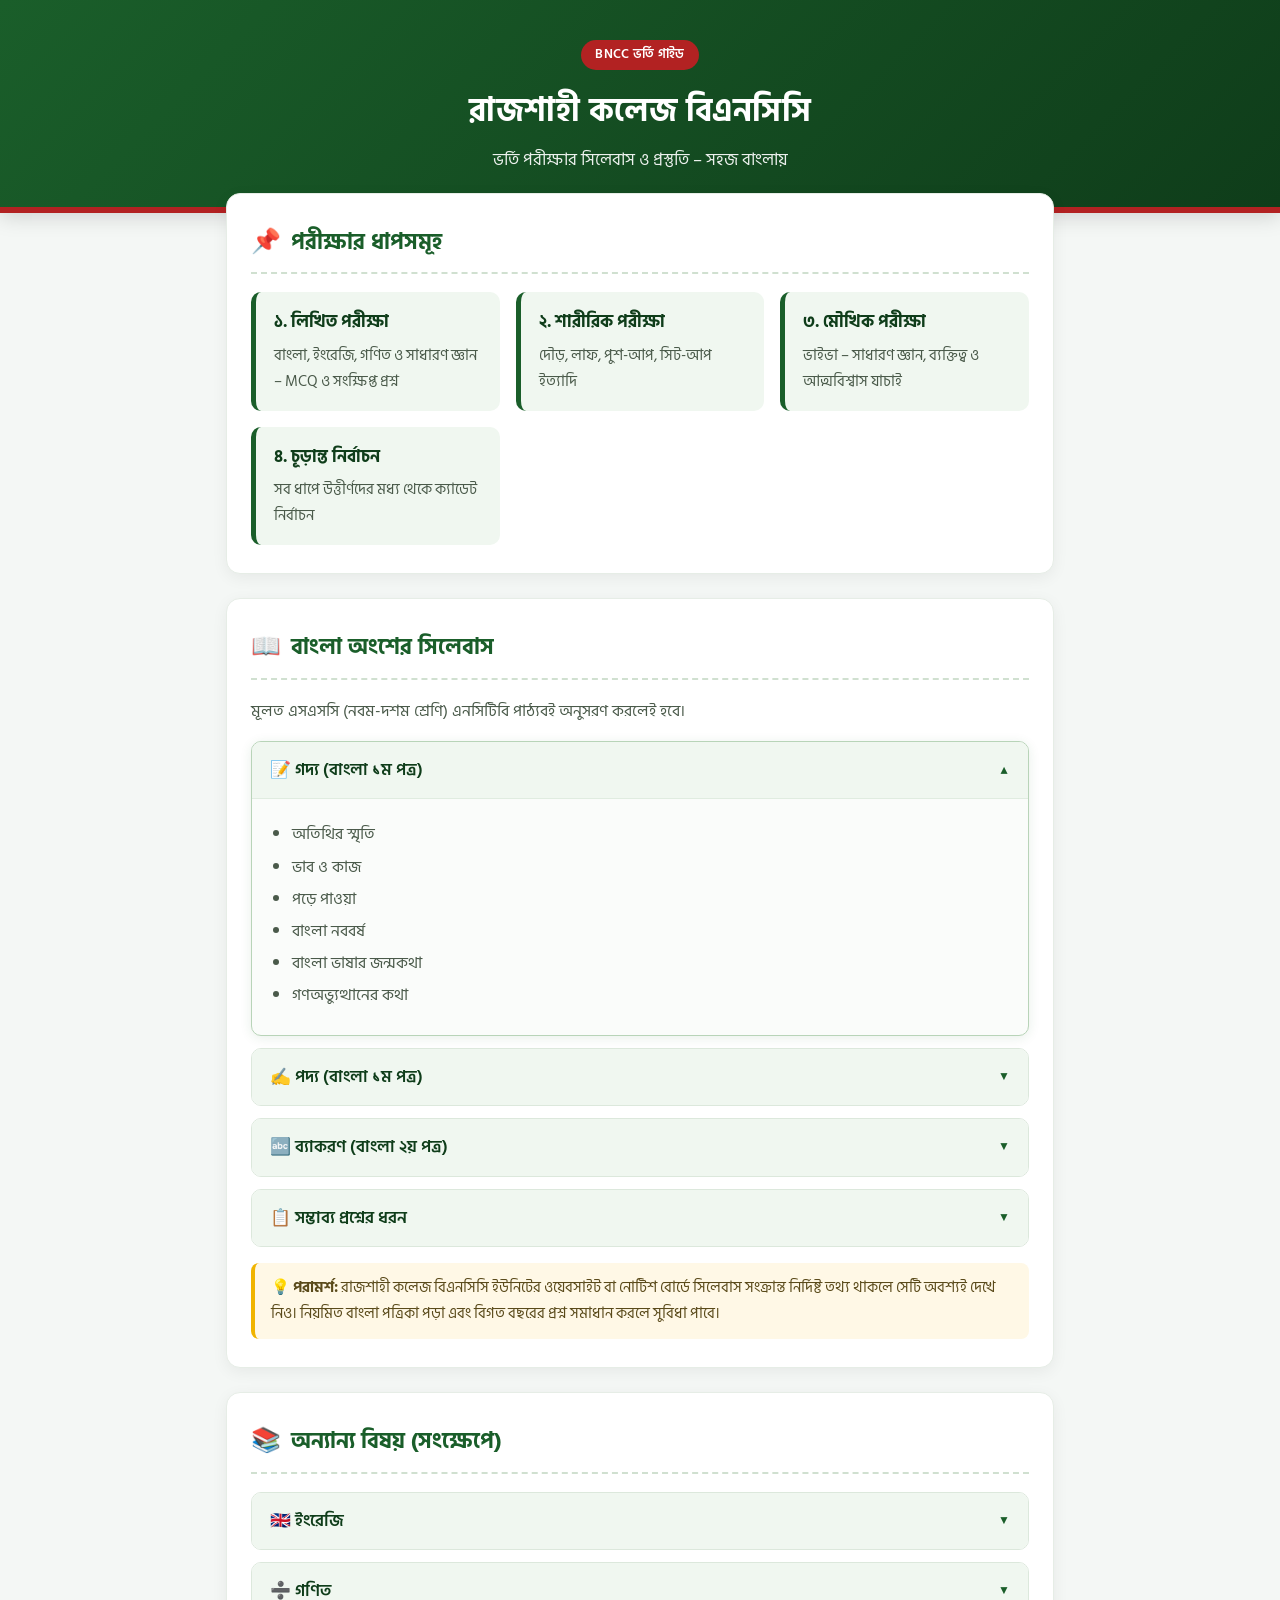
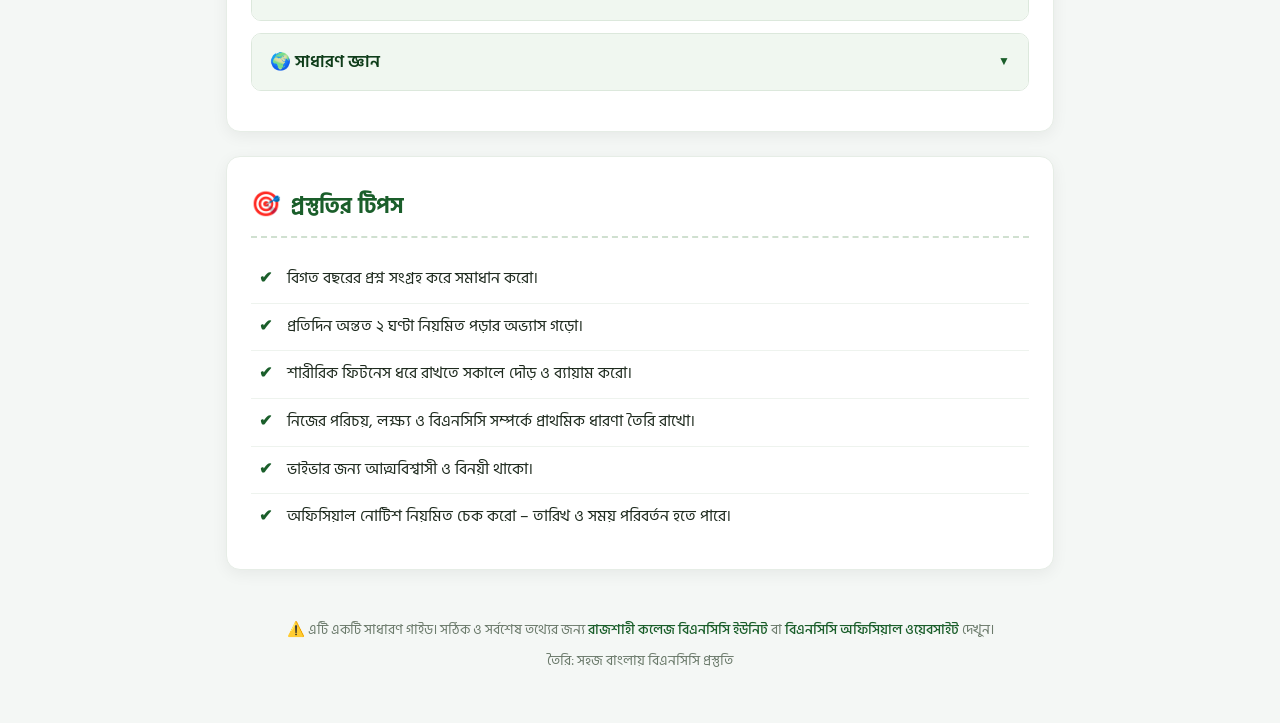
==== index.html @ 32d4c7f1 "Create index.html" ====
<!DOCTYPE html>
<html lang="bn">
<head>
  <meta charset="UTF-8">
  <meta name="viewport" content="width=device-width, initial-scale=1.0">
  <title>BNCC রাজশাহী কলেজ – ভর্তি সিলেবাস গাইড</title>
  <link href="https://fonts.googleapis.com/css2?family=Hind+Siliguri:wght@300;400;500;600;700&display=swap" rel="stylesheet">
  <style>
    :root {
      --primary: #1a5e2a;
      --primary-dark: #0f3d1a;
      --secondary: #b22222;
      --bg: #f4f7f5;
      --card: #ffffff;
      --text: #1e2a1e;
      --muted: #4a5a4a;
      --shadow: 0 4px 16px rgba(0, 0, 0, 0.06);
      --radius: 14px;
    }

    * {
      margin: 0;
      padding: 0;
      box-sizing: border-box;
    }

    body {
      font-family: 'Hind Siliguri', sans-serif;
      background: var(--bg);
      color: var(--text);
      line-height: 1.7;
      padding-bottom: 40px;
    }

    /* হেডার */
    header {
      background: linear-gradient(135deg, var(--primary) 0%, var(--primary-dark) 100%);
      color: #fff;
      padding: 40px 20px 32px;
      text-align: center;
      border-bottom: 6px solid var(--secondary);
      box-shadow: 0 4px 20px rgba(0, 0, 0, 0.15);
    }

    header h1 {
      font-size: 2rem;
      font-weight: 700;
      margin-bottom: 8px;
      letter-spacing: 0.5px;
    }

    header p {
      font-size: 1.05rem;
      opacity: 0.92;
      max-width: 600px;
      margin: 0 auto;
    }

    .badge {
      display: inline-block;
      background: var(--secondary);
      color: #fff;
      font-size: 0.8rem;
      font-weight: 600;
      padding: 4px 14px;
      border-radius: 20px;
      margin-bottom: 14px;
      letter-spacing: 0.3px;
    }

    /* মূল কন্টেইনার */
    main {
      max-width: 860px;
      margin: -20px auto 0;
      padding: 0 16px;
    }

    section {
      background: var(--card);
      border-radius: var(--radius);
      box-shadow: var(--shadow);
      padding: 28px 24px;
      margin-bottom: 24px;
      border: 1px solid #e6ede6;
    }

    h2 {
      font-size: 1.4rem;
      font-weight: 700;
      color: var(--primary);
      margin-bottom: 18px;
      display: flex;
      align-items: center;
      gap: 10px;
      border-bottom: 2px dashed #d0e0d0;
      padding-bottom: 10px;
    }

    h2 .icon {
      font-size: 1.5rem;
    }

    /* ধাপের কার্ড */
    .stage-grid {
      display: grid;
      grid-template-columns: repeat(auto-fit, minmax(200px, 1fr));
      gap: 16px;
    }

    .stage-card {
      background: #f0f7f0;
      border-left: 5px solid var(--primary);
      border-radius: 10px;
      padding: 16px 18px;
      transition: transform 0.2s;
    }

    .stage-card:hover {
      transform: translateY(-3px);
    }

    .stage-card h3 {
      font-size: 1.05rem;
      color: var(--primary-dark);
      margin-bottom: 6px;
    }

    .stage-card p {
      font-size: 0.95rem;
      color: var(--muted);
    }

    /* অ্যাকর্ডিয়ন */
    details {
      background: #fafcfa;
      border: 1px solid #dce8dc;
      border-radius: 10px;
      margin-bottom: 12px;
      overflow: hidden;
      transition: box-shadow 0.2s;
    }

    details[open] {
      box-shadow: 0 2px 12px rgba(26, 94, 42, 0.1);
      border-color: #b8d4b8;
    }

    summary {
      padding: 14px 18px;
      font-weight: 600;
      font-size: 1.05rem;
      cursor: pointer;
      list-style: none;
      display: flex;
      justify-content: space-between;
      align-items: center;
      color: var(--primary-dark);
      background: #f0f7f0;
      transition: background 0.2s;
    }

    summary:hover {
      background: #e4f0e4;
    }

    summary::-webkit-details-marker {
      display: none;
    }

    summary::after {
      content: '▼';
      font-size: 0.75rem;
      color: var(--primary);
      transition: transform 0.3s;
    }

    details[open] summary::after {
      transform: rotate(180deg);
    }

    .details-body {
      padding: 16px 20px 20px;
      border-top: 1px solid #e0ece0;
    }

    .details-body ul {
      padding-left: 20px;
      margin-top: 6px;
    }

    .details-body li {
      margin-bottom: 5px;
      color: var(--muted);
    }

    .tag {
      display: inline-block;
      background: #e8f5e8;
      color: var(--primary-dark);
      font-size: 0.8rem;
      font-weight: 500;
      padding: 2px 10px;
      border-radius: 12px;
      margin-right: 6px;
      margin-bottom: 4px;
    }

    .note {
      background: #fff8e6;
      border-left: 4px solid #f0b400;
      padding: 12px 16px;
      border-radius: 8px;
      font-size: 0.95rem;
      color: #5a4a1a;
      margin-top: 16px;
    }

    /* টিপস */
    .tips-list {
      list-style: none;
      padding: 0;
    }

    .tips-list li {
      padding: 10px 0 10px 36px;
      position: relative;
      border-bottom: 1px solid #eef3ee;
      font-size: 0.98rem;
    }

    .tips-list li:last-child {
      border-bottom: none;
    }

    .tips-list li::before {
      content: '✔';
      position: absolute;
      left: 8px;
      color: var(--primary);
      font-weight: 700;
    }

    /* ফুটার */
    footer {
      text-align: center;
      padding: 24px 16px 10px;
      font-size: 0.9rem;
      color: #6b7a6b;
      max-width: 860px;
      margin: 0 auto;
    }

    footer a {
      color: var(--primary);
      text-decoration: none;
      font-weight: 500;
    }

    footer a:hover {
      text-decoration: underline;
    }

    /* রেসপন্সিভ */
    @media (max-width: 600px) {
      header h1 {
        font-size: 1.5rem;
      }
      section {
        padding: 20px 16px;
      }
      h2 {
        font-size: 1.2rem;
      }
      .stage-grid {
        grid-template-columns: 1fr;
      }
    }
  </style>
</head>
<body>

  <!-- হেডার -->
  <header>
    <div class="badge">BNCC ভর্তি গাইড</div>
    <h1>রাজশাহী কলেজ বিএনসিসি</h1>
    <p>ভর্তি পরীক্ষার সিলেবাস ও প্রস্তুতি – সহজ বাংলায়</p>
  </header>

  <main>

    <!-- পরীক্ষার ধাপ -->
    <section>
      <h2><span class="icon">📌</span> পরীক্ষার ধাপসমূহ</h2>
      <div class="stage-grid">
        <div class="stage-card">
          <h3>১. লিখিত পরীক্ষা</h3>
          <p>বাংলা, ইংরেজি, গণিত ও সাধারণ জ্ঞান – MCQ ও সংক্ষিপ্ত প্রশ্ন</p>
        </div>
        <div class="stage-card">
          <h3>২. শারীরিক পরীক্ষা</h3>
          <p>দৌড়, লাফ, পুশ-আপ, সিট-আপ ইত্যাদি</p>
        </div>
        <div class="stage-card">
          <h3>৩. মৌখিক পরীক্ষা</h3>
          <p>ভাইভা – সাধারণ জ্ঞান, ব্যক্তিত্ব ও আত্মবিশ্বাস যাচাই</p>
        </div>
        <div class="stage-card">
          <h3>৪. চূড়ান্ত নির্বাচন</h3>
          <p>সব ধাপে উত্তীর্ণদের মধ্য থেকে ক্যাডেট নির্বাচন</p>
        </div>
      </div>
    </section>

    <!-- বাংলা সিলেবাস -->
    <section>
      <h2><span class="icon">📖</span> বাংলা অংশের সিলেবাস</h2>
      <p style="margin-bottom: 16px; color: var(--muted);">
        মূলত এসএসসি (নবম-দশম শ্রেণি) এনসিটিবি পাঠ্যবই অনুসরণ করলেই হবে।
      </p>

      <details open>
        <summary>📝 গদ্য (বাংলা ১ম পত্র)</summary>
        <div class="details-body">
          <ul>
            <li>অতিথির স্মৃতি</li>
            <li>ভাব ও কাজ</li>
            <li>পড়ে পাওয়া</li>
            <li>বাংলা নববর্ষ</li>
            <li>বাংলা ভাষার জন্মকথা</li>
            <li>গণঅভ্যুত্থানের কথা</li>
          </ul>
        </div>
      </details>

      <details>
        <summary>✍️ পদ্য (বাংলা ১ম পত্র)</summary>
        <div class="details-body">
          <ul>
            <li>বঙ্গভূমির প্রতি</li>
            <li>দুই বিঘা জমি</li>
            <li>আবার আসিব ফিরে</li>
            <li>নদীর স্বপ্ন</li>
            <li>রূপাই</li>
            <li>একুশের গান</li>
          </ul>
          <p style="margin-top: 8px; font-size: 0.9rem; color: var(--muted);">
            কবিতার মূলভাব, কবির পরিচয় ও গুরুত্বপূর্ণ চরণ মনে রাখতে হবে।
          </p>
        </div>
      </details>

      <details>
        <summary>🔤 ব্যাকরণ (বাংলা ২য় পত্র)</summary>
        <div class="details-body">
          <ul>
            <li>ভাষা, মাতৃভাষা ও রাষ্ট্রভাষা</li>
            <li>ধ্বনি ও বর্ণ</li>
            <li>সন্ধি</li>
            <li>শব্দ ও পদ</li>
            <li>লিঙ্গান্তরের নিয়ম</li>
            <li>ধাতু ও ক্রিয়াপদ</li>
            <li>বাক্য গঠন</li>
            <li>সমার্থক শব্দ, বিপরীত শব্দ</li>
            <li>বাগধারা, অভিধান</li>
          </ul>
        </div>
      </details>

      <details>
        <summary>📋 সম্ভাব্য প্রশ্নের ধরন</summary>
        <div class="details-body">
          <p>সাধারণত <strong>বহুনির্বাচনি (MCQ)</strong> এবং <strong>সংক্ষিপ্ত প্রশ্ন</strong> আসে।</p>
          <p style="margin-top: 6px;">অনেকে বাংলা ২য় পত্রের <strong>সারাংশ/সারমর্ম, ভাব-সম্প্রসারণ, অনুচ্ছেদ</strong> থেকেও প্রশ্ন পেয়ে থাকেন।</p>
        </div>
      </details>

      <div class="note">
        💡 <strong>পরামর্শ:</strong> রাজশাহী কলেজ বিএনসিসি ইউনিটের ওয়েবসাইট বা নোটিশ বোর্ডে সিলেবাস সংক্রান্ত নির্দিষ্ট তথ্য থাকলে সেটি অবশ্যই দেখে নিও। নিয়মিত বাংলা পত্রিকা পড়া এবং বিগত বছরের প্রশ্ন সমাধান করলে সুবিধা পাবে।
      </div>
    </section>

    <!-- অন্যান্য বিষয় -->
    <section>
      <h2><span class="icon">📚</span> অন্যান্য বিষয় (সংক্ষেপে)</h2>

      <details>
        <summary>🇬🇧 ইংরেজি</summary>
        <div class="details-body">
          <ul>
            <li>Grammar: Tense, Voice, Narration, Preposition, Article</li>
            <li>Vocabulary: Synonyms, Antonyms, Idioms</li>
            <li>Comprehension ও Paragraph Writing</li>
          </ul>
        </div>
      </details>

      <details>
        <summary>➗ গণিত</summary>
        <div class="details-body">
          <ul>
            <li>পাটিগণিত: শতকরা, লাভ-ক্ষতি, অনুপাত, গড়</li>
            <li>বীজগণিত: সমীকরণ, সূচক, লগারিদম</li>
            <li>জ্যামিতি: ত্রিভুজ, চতুর্ভুজ, বৃত্ত</li>
          </ul>
        </div>
      </details>

      <details>
        <summary>🌍 সাধারণ জ্ঞান</summary>
        <div class="details-body">
          <ul>
            <li>বাংলাদেশ ও আন্তর্জাতিক বিষয়াবলি</li>
            <li>মুক্তিযুদ্ধ ও স্বাধীনতা</li>
            <li>বিজ্ঞান ও প্রযুক্তি</li>
            <li>খেলাধুলা, সংস্কৃতি, চলমান ঘটনা</li>
          </ul>
        </div>
      </details>
    </section>

    <!-- প্রস্তুতির টিপস -->
    <section>
      <h2><span class="icon">🎯</span> প্রস্তুতির টিপস</h2>
      <ul class="tips-list">
        <li>বিগত বছরের প্রশ্ন সংগ্রহ করে সমাধান করো।</li>
        <li>প্রতিদিন অন্তত ২ ঘণ্টা নিয়মিত পড়ার অভ্যাস গড়ো।</li>
        <li>শারীরিক ফিটনেস ধরে রাখতে সকালে দৌড় ও ব্যায়াম করো।</li>
        <li>নিজের পরিচয়, লক্ষ্য ও বিএনসিসি সম্পর্কে প্রাথমিক ধারণা তৈরি রাখো।</li>
        <li>ভাইভার জন্য আত্মবিশ্বাসী ও বিনয়ী থাকো।</li>
        <li>অফিসিয়াল নোটিশ নিয়মিত চেক করো – তারিখ ও সময় পরিবর্তন হতে পারে।</li>
      </ul>
    </section>

  </main>

  <footer>
    <p>⚠️ এটি একটি সাধারণ গাইড। সঠিক ও সর্বশেষ তথ্যের জন্য <a href="#" target="_blank">রাজশাহী কলেজ বিএনসিসি ইউনিট</a> বা <a href="https://bncc.gov.bd" target="_blank">বিএনসিসি অফিসিয়াল ওয়েবসাইট</a> দেখুন।</p>
    <p style="margin-top: 6px;">তৈরি: সহজ বাংলায় বিএনসিসি প্রস্তুতি</p>
  </footer>

</body>
</html>
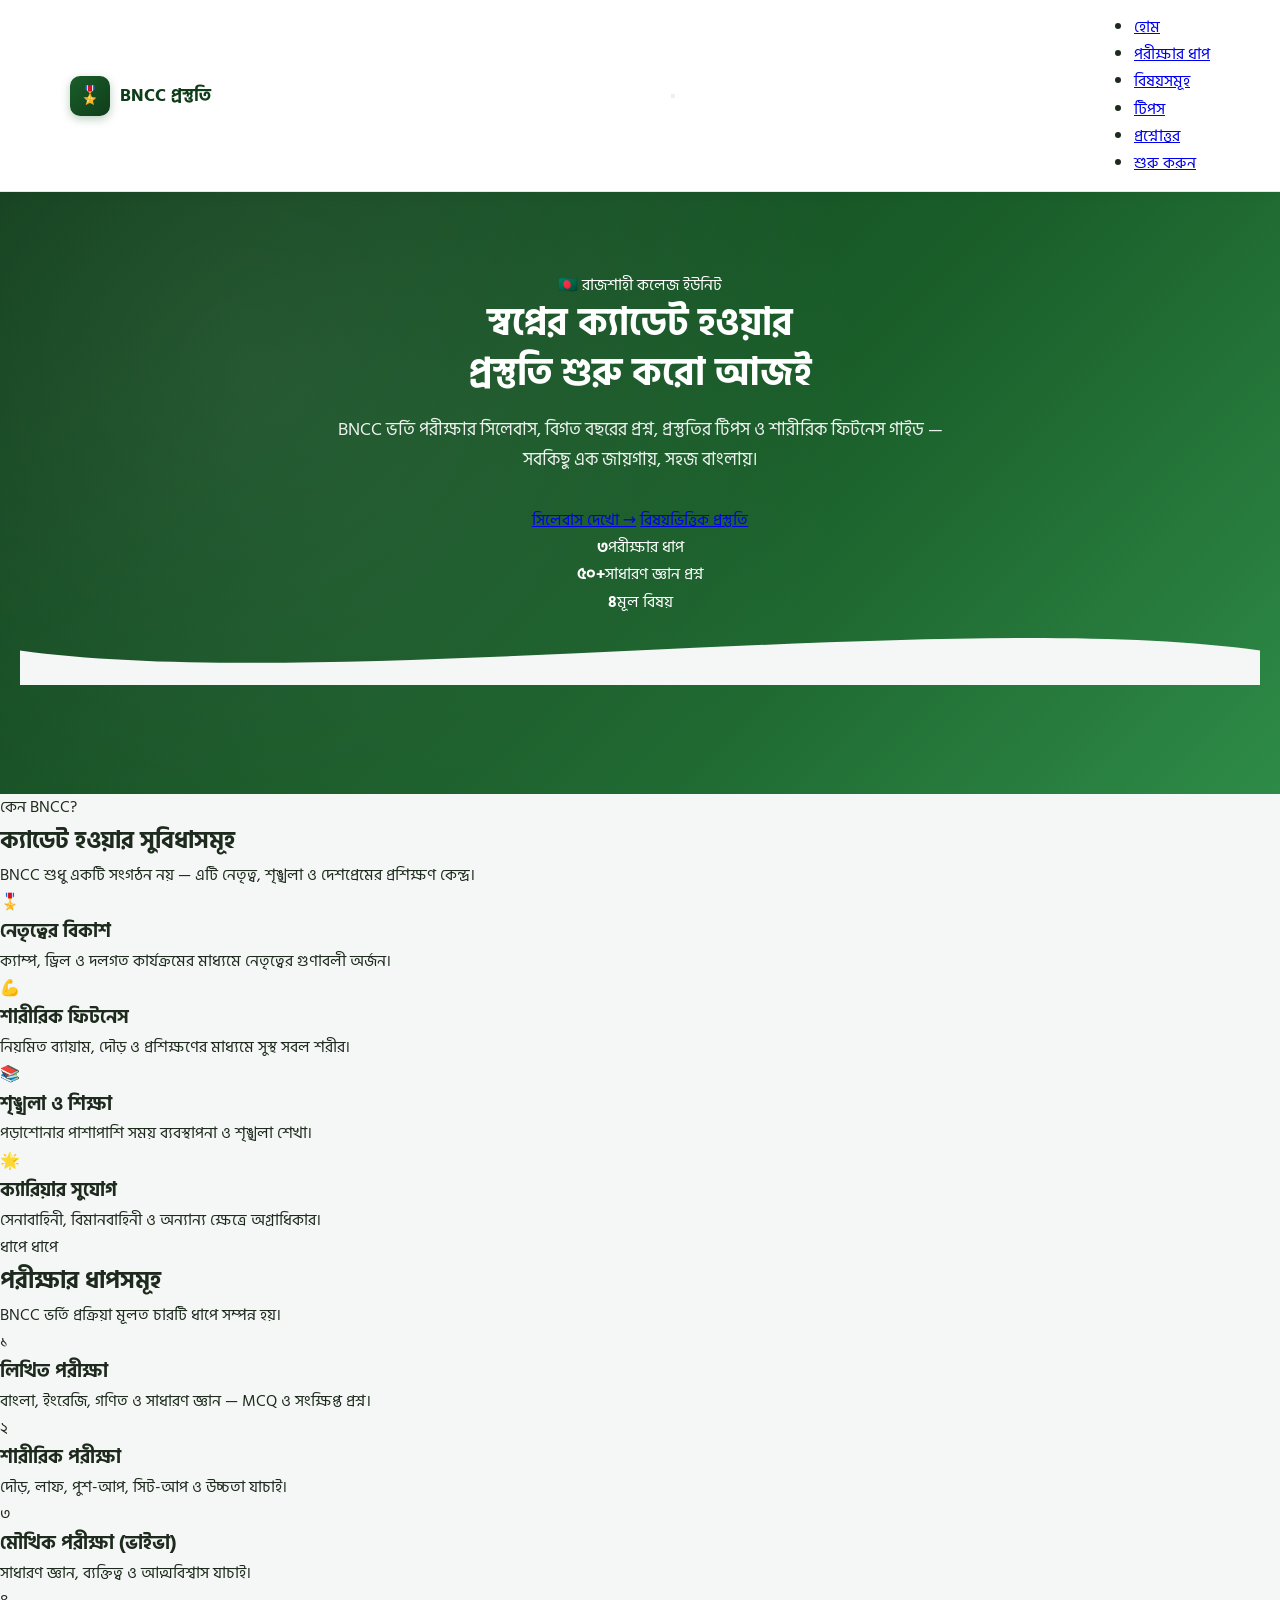
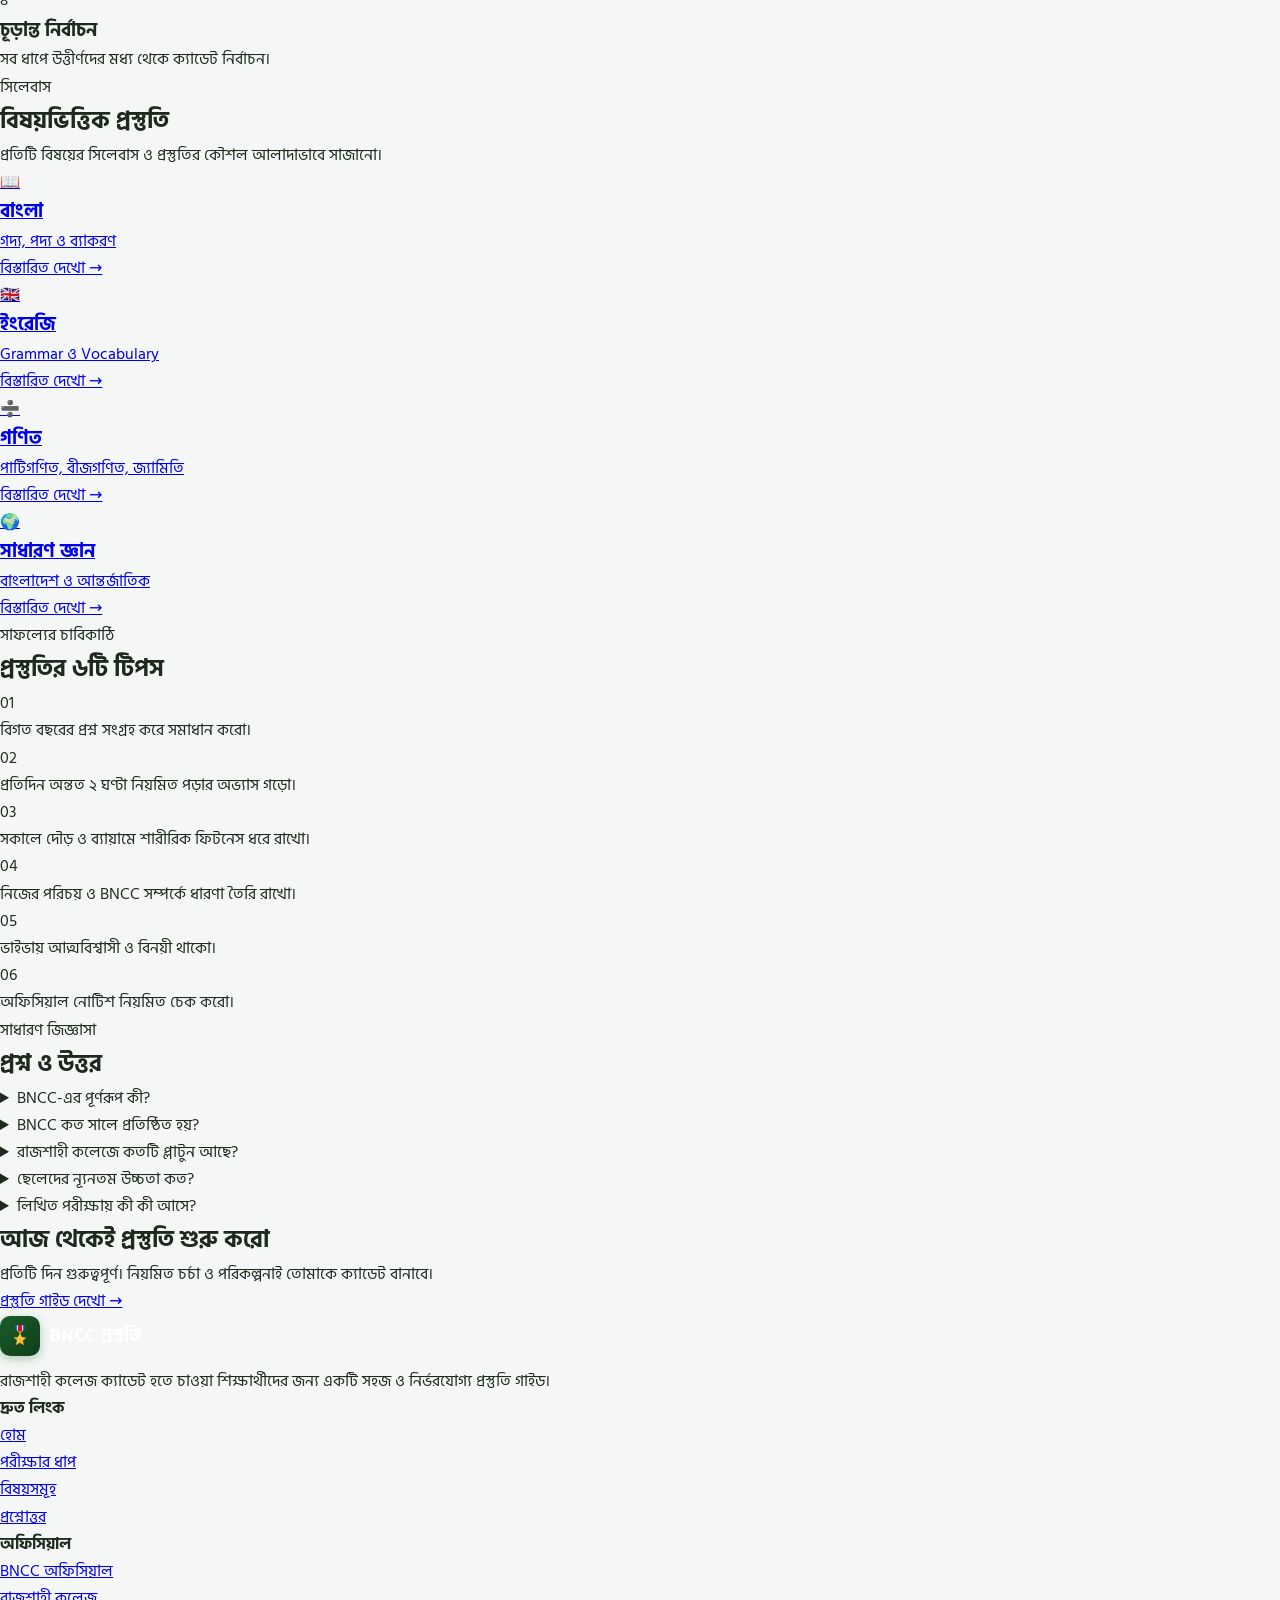
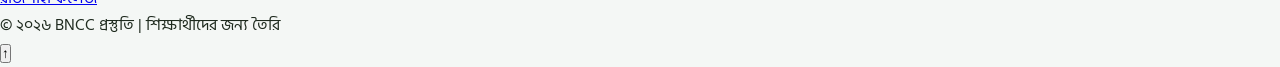
==== commit 758fa546: "Update index.html" ====
--- a/index.html
+++ b/index.html
@@ -1,442 +1,333 @@
 <!DOCTYPE html>
 <html lang="bn">
 <head>
-  <meta charset="UTF-8">
-  <meta name="viewport" content="width=device-width, initial-scale=1.0">
-  <title>BNCC রাজশাহী কলেজ – ভর্তি সিলেবাস গাইড</title>
-  <link href="https://fonts.googleapis.com/css2?family=Hind+Siliguri:wght@300;400;500;600;700&display=swap" rel="stylesheet">
-  <style>
-    :root {
-      --primary: #1a5e2a;
-      --primary-dark: #0f3d1a;
-      --secondary: #b22222;
-      --bg: #f4f7f5;
-      --card: #ffffff;
-      --text: #1e2a1e;
-      --muted: #4a5a4a;
-      --shadow: 0 4px 16px rgba(0, 0, 0, 0.06);
-      --radius: 14px;
-    }
-
-    * {
-      margin: 0;
-      padding: 0;
-      box-sizing: border-box;
-    }
-
-    body {
-      font-family: 'Hind Siliguri', sans-serif;
-      background: var(--bg);
-      color: var(--text);
-      line-height: 1.7;
-      padding-bottom: 40px;
-    }
-
-    /* হেডার */
-    header {
-      background: linear-gradient(135deg, var(--primary) 0%, var(--primary-dark) 100%);
-      color: #fff;
-      padding: 40px 20px 32px;
-      text-align: center;
-      border-bottom: 6px solid var(--secondary);
-      box-shadow: 0 4px 20px rgba(0, 0, 0, 0.15);
-    }
-
-    header h1 {
-      font-size: 2rem;
-      font-weight: 700;
-      margin-bottom: 8px;
-      letter-spacing: 0.5px;
-    }
-
-    header p {
-      font-size: 1.05rem;
-      opacity: 0.92;
-      max-width: 600px;
-      margin: 0 auto;
-    }
-
-    .badge {
-      display: inline-block;
-      background: var(--secondary);
-      color: #fff;
-      font-size: 0.8rem;
-      font-weight: 600;
-      padding: 4px 14px;
-      border-radius: 20px;
-      margin-bottom: 14px;
-      letter-spacing: 0.3px;
-    }
-
-    /* মূল কন্টেইনার */
-    main {
-      max-width: 860px;
-      margin: -20px auto 0;
-      padding: 0 16px;
-    }
-
-    section {
-      background: var(--card);
-      border-radius: var(--radius);
-      box-shadow: var(--shadow);
-      padding: 28px 24px;
-      margin-bottom: 24px;
-      border: 1px solid #e6ede6;
-    }
-
-    h2 {
-      font-size: 1.4rem;
-      font-weight: 700;
-      color: var(--primary);
-      margin-bottom: 18px;
-      display: flex;
-      align-items: center;
-      gap: 10px;
-      border-bottom: 2px dashed #d0e0d0;
-      padding-bottom: 10px;
-    }
-
-    h2 .icon {
-      font-size: 1.5rem;
-    }
-
-    /* ধাপের কার্ড */
-    .stage-grid {
-      display: grid;
-      grid-template-columns: repeat(auto-fit, minmax(200px, 1fr));
-      gap: 16px;
-    }
-
-    .stage-card {
-      background: #f0f7f0;
-      border-left: 5px solid var(--primary);
-      border-radius: 10px;
-      padding: 16px 18px;
-      transition: transform 0.2s;
-    }
-
-    .stage-card:hover {
-      transform: translateY(-3px);
-    }
-
-    .stage-card h3 {
-      font-size: 1.05rem;
-      color: var(--primary-dark);
-      margin-bottom: 6px;
-    }
-
-    .stage-card p {
-      font-size: 0.95rem;
-      color: var(--muted);
-    }
-
-    /* অ্যাকর্ডিয়ন */
-    details {
-      background: #fafcfa;
-      border: 1px solid #dce8dc;
-      border-radius: 10px;
-      margin-bottom: 12px;
-      overflow: hidden;
-      transition: box-shadow 0.2s;
-    }
-
-    details[open] {
-      box-shadow: 0 2px 12px rgba(26, 94, 42, 0.1);
-      border-color: #b8d4b8;
-    }
-
-    summary {
-      padding: 14px 18px;
-      font-weight: 600;
-      font-size: 1.05rem;
-      cursor: pointer;
-      list-style: none;
-      display: flex;
-      justify-content: space-between;
-      align-items: center;
-      color: var(--primary-dark);
-      background: #f0f7f0;
-      transition: background 0.2s;
-    }
-
-    summary:hover {
-      background: #e4f0e4;
-    }
-
-    summary::-webkit-details-marker {
-      display: none;
-    }
-
-    summary::after {
-      content: '▼';
-      font-size: 0.75rem;
-      color: var(--primary);
-      transition: transform 0.3s;
-    }
-
-    details[open] summary::after {
-      transform: rotate(180deg);
-    }
-
-    .details-body {
-      padding: 16px 20px 20px;
-      border-top: 1px solid #e0ece0;
-    }
-
-    .details-body ul {
-      padding-left: 20px;
-      margin-top: 6px;
-    }
-
-    .details-body li {
-      margin-bottom: 5px;
-      color: var(--muted);
-    }
-
-    .tag {
-      display: inline-block;
-      background: #e8f5e8;
-      color: var(--primary-dark);
-      font-size: 0.8rem;
-      font-weight: 500;
-      padding: 2px 10px;
-      border-radius: 12px;
-      margin-right: 6px;
-      margin-bottom: 4px;
-    }
-
-    .note {
-      background: #fff8e6;
-      border-left: 4px solid #f0b400;
-      padding: 12px 16px;
-      border-radius: 8px;
-      font-size: 0.95rem;
-      color: #5a4a1a;
-      margin-top: 16px;
-    }
-
-    /* টিপস */
-    .tips-list {
-      list-style: none;
-      padding: 0;
-    }
-
-    .tips-list li {
-      padding: 10px 0 10px 36px;
-      position: relative;
-      border-bottom: 1px solid #eef3ee;
-      font-size: 0.98rem;
-    }
-
-    .tips-list li:last-child {
-      border-bottom: none;
-    }
-
-    .tips-list li::before {
-      content: '✔';
-      position: absolute;
-      left: 8px;
-      color: var(--primary);
-      font-weight: 700;
-    }
-
-    /* ফুটার */
-    footer {
-      text-align: center;
-      padding: 24px 16px 10px;
-      font-size: 0.9rem;
-      color: #6b7a6b;
-      max-width: 860px;
-      margin: 0 auto;
-    }
-
-    footer a {
-      color: var(--primary);
-      text-decoration: none;
-      font-weight: 500;
-    }
-
-    footer a:hover {
-      text-decoration: underline;
-    }
-
-    /* রেসপন্সিভ */
-    @media (max-width: 600px) {
-      header h1 {
-        font-size: 1.5rem;
-      }
-      section {
-        padding: 20px 16px;
-      }
-      h2 {
-        font-size: 1.2rem;
-      }
-      .stage-grid {
-        grid-template-columns: 1fr;
-      }
-    }
-  </style>
+<meta charset="UTF-8">
+<meta name="viewport" content="width=device-width, initial-scale=1.0">
+<meta name="description" content="BNCC রাজশাহী কলেজ ভর্তি প্রস্তুতি – সিলেবাস, প্রশ্নব্যাংক, টিপস ও গাইড এক জায়গায়।">
+<meta name="theme-color" content="#1a5e2a">
+<title>BNCC প্রস্তুতি | রাজশাহী কলেজ ক্যাডেট গাইড</title>
+
+<!-- Preconnect for performance -->
+<link rel="preconnect" href="https://fonts.googleapis.com">
+<link rel="preconnect" href="https://fonts.gstatic.com" crossorigin>
+<link href="https://fonts.googleapis.com/css2?family=Hind+Siliguri:wght@300;400;500;600;700&display=swap" rel="stylesheet">
+
+<!-- Critical inline CSS (above-the-fold) -->
+<style>
+  :root{
+    --primary:#1a5e2a;--primary-dark:#0f3d1a;--primary-light:#2e8b47;
+    --accent:#c9a227;--danger:#b22222;--bg:#f4f7f5;--card:#fff;
+    --text:#1e2a1e;--muted:#5a6a5a;--border:#e0ece0;
+    --shadow:0 4px 20px rgba(0,0,0,.07);--radius:14px;
+  }
+  *{margin:0;padding:0;box-sizing:border-box}
+  html{scroll-behavior:smooth}
+  body{
+    font-family:'Hind Siliguri',system-ui,sans-serif;
+    background:var(--bg);color:var(--text);line-height:1.7;
+    -webkit-font-smoothing:antialiased;
+  }
+  /* Navbar */
+  .navbar{
+    position:sticky;top:0;z-index:1000;
+    background:rgba(255,255,255,.96);backdrop-filter:blur(10px);
+    border-bottom:1px solid var(--border);
+    box-shadow:0 2px 10px rgba(0,0,0,.04);
+  }
+  .nav-container{
+    max-width:1180px;margin:0 auto;padding:14px 20px;
+    display:flex;align-items:center;justify-content:space-between;gap:20px;
+  }
+  .logo{display:flex;align-items:center;gap:10px;font-weight:700;font-size:1.15rem;color:var(--primary-dark);text-decoration:none}
+  .logo-badge{
+    width:40px;height:40px;border-radius:10px;
+    background:linear-gradient(135deg,var(--primary),var(--primary-dark));
+    color:#fff;display:grid;place-items:center;font-size:1.1rem;
+    box-shadow:0 3px 10px rgba(26,94,42,.3);
+  }
+  /* Hero (critical) */
+  .hero{
+    background:linear-gradient(135deg,#0f3d1a 0%,#1a5e2a 55%,#2e8b47 100%);
+    color:#fff;padding:80px 20px 100px;position:relative;overflow:hidden;
+  }
+  .hero::before{
+    content:'';position:absolute;inset:0;
+    background:radial-gradient(circle at 20% 30%,rgba(255,255,255,.08),transparent 55%);
+  }
+  .hero-content{max-width:1180px;margin:0 auto;position:relative;z-index:2;text-align:center}
+  .hero h1{font-size:2.4rem;line-height:1.3;font-weight:700;margin-bottom:16px}
+  .hero p{font-size:1.1rem;opacity:.92;max-width:640px;margin:0 auto 32px}
+</style>
+
+<link rel="stylesheet" href="style.css">
 </head>
+
 <body>
 
-  <!-- হেডার -->
-  <header>
-    <div class="badge">BNCC ভর্তি গাইড</div>
-    <h1>রাজশাহী কলেজ বিএনসিসি</h1>
-    <p>ভর্তি পরীক্ষার সিলেবাস ও প্রস্তুতি – সহজ বাংলায়</p>
-  </header>
-
-  <main>
-
-    <!-- পরীক্ষার ধাপ -->
-    <section>
-      <h2><span class="icon">📌</span> পরীক্ষার ধাপসমূহ</h2>
-      <div class="stage-grid">
-        <div class="stage-card">
-          <h3>১. লিখিত পরীক্ষা</h3>
-          <p>বাংলা, ইংরেজি, গণিত ও সাধারণ জ্ঞান – MCQ ও সংক্ষিপ্ত প্রশ্ন</p>
+<!-- ===== Navbar ===== -->
+<nav class="navbar" id="navbar">
+  <div class="nav-container">
+    <a href="#" class="logo">
+      <span class="logo-badge">🎖️</span>
+      <span>BNCC <span class="logo-sub">প্রস্তুতি</span></span>
+    </a>
+
+    <button class="nav-toggle" id="navToggle" aria-label="মেনু খুলুন">
+      <span></span><span></span><span></span>
+    </button>
+
+    <ul class="nav-links" id="navLinks">
+      <li><a href="#home" class="active">হোম</a></li>
+      <li><a href="#stages">পরীক্ষার ধাপ</a></li>
+      <li><a href="#subjects">বিষয়সমূহ</a></li>
+      <li><a href="#tips">টিপস</a></li>
+      <li><a href="#faq">প্রশ্নোত্তর</a></li>
+      <li><a href="#" class="btn-nav">শুরু করুন</a></li>
+    </ul>
+  </div>
+</nav>
+
+<!-- ===== Hero ===== -->
+<section class="hero" id="home">
+  <div class="hero-content">
+    <span class="hero-badge">🇧🇩 রাজশাহী কলেজ ইউনিট</span>
+    <h1>স্বপ্নের ক্যাডেট হওয়ার<br>প্রস্তুতি শুরু করো আজই</h1>
+    <p>BNCC ভর্তি পরীক্ষার সিলেবাস, বিগত বছরের প্রশ্ন, প্রস্তুতির টিপস ও শারীরিক ফিটনেস গাইড — সবকিছু এক জায়গায়, সহজ বাংলায়।</p>
+
+    <div class="hero-buttons">
+      <a href="#stages" class="btn btn-primary">সিলেবাস দেখো →</a>
+      <a href="#subjects" class="btn btn-outline">বিষয়ভিত্তিক প্রস্তুতি</a>
+    </div>
+
+    <div class="hero-stats">
+      <div class="stat"><strong>৩</strong><span>পরীক্ষার ধাপ</span></div>
+      <div class="stat-divider"></div>
+      <div class="stat"><strong>৫০+</strong><span>সাধারণ জ্ঞান প্রশ্ন</span></div>
+      <div class="stat-divider"></div>
+      <div class="stat"><strong>৪</strong><span>মূল বিষয়</span></div>
+    </div>
+  </div>
+
+  <div class="hero-wave">
+    <svg viewBox="0 0 1440 80" preserveAspectRatio="none" aria-hidden="true">
+      <path fill="#f4f7f5" d="M0,40 C360,90 1080,-10 1440,40 L1440,80 L0,80 Z"></path>
+    </svg>
+  </div>
+</section>
+
+<!-- ===== Why BNCC / Features ===== -->
+<section class="section" id="features">
+  <div class="container">
+    <div class="section-head">
+      <span class="section-tag">কেন BNCC?</span>
+      <h2>ক্যাডেট হওয়ার সুবিধাসমূহ</h2>
+      <p>BNCC শুধু একটি সংগঠন নয় — এটি নেতৃত্ব, শৃঙ্খলা ও দেশপ্রেমের প্রশিক্ষণ কেন্দ্র।</p>
+    </div>
+
+    <div class="feature-grid">
+      <div class="feature-card">
+        <div class="feature-icon">🎖️</div>
+        <h3>নেতৃত্বের বিকাশ</h3>
+        <p>ক্যাম্প, ড্রিল ও দলগত কার্যক্রমের মাধ্যমে নেতৃত্বের গুণাবলী অর্জন।</p>
+      </div>
+      <div class="feature-card">
+        <div class="feature-icon">💪</div>
+        <h3>শারীরিক ফিটনেস</h3>
+        <p>নিয়মিত ব্যায়াম, দৌড় ও প্রশিক্ষণের মাধ্যমে সুস্থ সবল শরীর।</p>
+      </div>
+      <div class="feature-card">
+        <div class="feature-icon">📚</div>
+        <h3>শৃঙ্খলা ও শিক্ষা</h3>
+        <p>পড়াশোনার পাশাপাশি সময় ব্যবস্থাপনা ও শৃঙ্খলা শেখা।</p>
+      </div>
+      <div class="feature-card">
+        <div class="feature-icon">🌟</div>
+        <h3>ক্যারিয়ার সুযোগ</h3>
+        <p>সেনাবাহিনী, বিমানবাহিনী ও অন্যান্য ক্ষেত্রে অগ্রাধিকার।</p>
+      </div>
+    </div>
+  </div>
+</section>
+
+<!-- ===== Exam Stages ===== -->
+<section class="section section-alt" id="stages">
+  <div class="container">
+    <div class="section-head">
+      <span class="section-tag">ধাপে ধাপে</span>
+      <h2>পরীক্ষার ধাপসমূহ</h2>
+      <p>BNCC ভর্তি প্রক্রিয়া মূলত চারটি ধাপে সম্পন্ন হয়।</p>
+    </div>
+
+    <div class="timeline">
+      <div class="timeline-item">
+        <div class="timeline-num">১</div>
+        <div class="timeline-body">
+          <h3>লিখিত পরীক্ষা</h3>
+          <p>বাংলা, ইংরেজি, গণিত ও সাধারণ জ্ঞান — MCQ ও সংক্ষিপ্ত প্রশ্ন।</p>
         </div>
-        <div class="stage-card">
-          <h3>২. শারীরিক পরীক্ষা</h3>
-          <p>দৌড়, লাফ, পুশ-আপ, সিট-আপ ইত্যাদি</p>
+      </div>
+      <div class="timeline-item">
+        <div class="timeline-num">২</div>
+        <div class="timeline-body">
+          <h3>শারীরিক পরীক্ষা</h3>
+          <p>দৌড়, লাফ, পুশ-আপ, সিট-আপ ও উচ্চতা যাচাই।</p>
         </div>
-        <div class="stage-card">
-          <h3>৩. মৌখিক পরীক্ষা</h3>
-          <p>ভাইভা – সাধারণ জ্ঞান, ব্যক্তিত্ব ও আত্মবিশ্বাস যাচাই</p>
+      </div>
+      <div class="timeline-item">
+        <div class="timeline-num">৩</div>
+        <div class="timeline-body">
+          <h3>মৌখিক পরীক্ষা (ভাইভা)</h3>
+          <p>সাধারণ জ্ঞান, ব্যক্তিত্ব ও আত্মবিশ্বাস যাচাই।</p>
         </div>
-        <div class="stage-card">
-          <h3>৪. চূড়ান্ত নির্বাচন</h3>
-          <p>সব ধাপে উত্তীর্ণদের মধ্য থেকে ক্যাডেট নির্বাচন</p>
+      </div>
+      <div class="timeline-item">
+        <div class="timeline-num">৪</div>
+        <div class="timeline-body">
+          <h3>চূড়ান্ত নির্বাচন</h3>
+          <p>সব ধাপে উত্তীর্ণদের মধ্য থেকে ক্যাডেট নির্বাচন।</p>
         </div>
       </div>
-    </section>
-
-    <!-- বাংলা সিলেবাস -->
-    <section>
-      <h2><span class="icon">📖</span> বাংলা অংশের সিলেবাস</h2>
-      <p style="margin-bottom: 16px; color: var(--muted);">
-        মূলত এসএসসি (নবম-দশম শ্রেণি) এনসিটিবি পাঠ্যবই অনুসরণ করলেই হবে।
-      </p>
-
-      <details open>
-        <summary>📝 গদ্য (বাংলা ১ম পত্র)</summary>
-        <div class="details-body">
-          <ul>
-            <li>অতিথির স্মৃতি</li>
-            <li>ভাব ও কাজ</li>
-            <li>পড়ে পাওয়া</li>
-            <li>বাংলা নববর্ষ</li>
-            <li>বাংলা ভাষার জন্মকথা</li>
-            <li>গণঅভ্যুত্থানের কথা</li>
-          </ul>
-        </div>
-      </details>
-
-      <details>
-        <summary>✍️ পদ্য (বাংলা ১ম পত্র)</summary>
-        <div class="details-body">
-          <ul>
-            <li>বঙ্গভূমির প্রতি</li>
-            <li>দুই বিঘা জমি</li>
-            <li>আবার আসিব ফিরে</li>
-            <li>নদীর স্বপ্ন</li>
-            <li>রূপাই</li>
-            <li>একুশের গান</li>
-          </ul>
-          <p style="margin-top: 8px; font-size: 0.9rem; color: var(--muted);">
-            কবিতার মূলভাব, কবির পরিচয় ও গুরুত্বপূর্ণ চরণ মনে রাখতে হবে।
-          </p>
-        </div>
-      </details>
-
-      <details>
-        <summary>🔤 ব্যাকরণ (বাংলা ২য় পত্র)</summary>
-        <div class="details-body">
-          <ul>
-            <li>ভাষা, মাতৃভাষা ও রাষ্ট্রভাষা</li>
-            <li>ধ্বনি ও বর্ণ</li>
-            <li>সন্ধি</li>
-            <li>শব্দ ও পদ</li>
-            <li>লিঙ্গান্তরের নিয়ম</li>
-            <li>ধাতু ও ক্রিয়াপদ</li>
-            <li>বাক্য গঠন</li>
-            <li>সমার্থক শব্দ, বিপরীত শব্দ</li>
-            <li>বাগধারা, অভিধান</li>
-          </ul>
-        </div>
-      </details>
-
-      <details>
-        <summary>📋 সম্ভাব্য প্রশ্নের ধরন</summary>
-        <div class="details-body">
-          <p>সাধারণত <strong>বহুনির্বাচনি (MCQ)</strong> এবং <strong>সংক্ষিপ্ত প্রশ্ন</strong> আসে।</p>
-          <p style="margin-top: 6px;">অনেকে বাংলা ২য় পত্রের <strong>সারাংশ/সারমর্ম, ভাব-সম্প্রসারণ, অনুচ্ছেদ</strong> থেকেও প্রশ্ন পেয়ে থাকেন।</p>
-        </div>
-      </details>
-
-      <div class="note">
-        💡 <strong>পরামর্শ:</strong> রাজশাহী কলেজ বিএনসিসি ইউনিটের ওয়েবসাইট বা নোটিশ বোর্ডে সিলেবাস সংক্রান্ত নির্দিষ্ট তথ্য থাকলে সেটি অবশ্যই দেখে নিও। নিয়মিত বাংলা পত্রিকা পড়া এবং বিগত বছরের প্রশ্ন সমাধান করলে সুবিধা পাবে।
-      </div>
-    </section>
-
-    <!-- অন্যান্য বিষয় -->
-    <section>
-      <h2><span class="icon">📚</span> অন্যান্য বিষয় (সংক্ষেপে)</h2>
-
-      <details>
-        <summary>🇬🇧 ইংরেজি</summary>
-        <div class="details-body">
-          <ul>
-            <li>Grammar: Tense, Voice, Narration, Preposition, Article</li>
-            <li>Vocabulary: Synonyms, Antonyms, Idioms</li>
-            <li>Comprehension ও Paragraph Writing</li>
-          </ul>
-        </div>
-      </details>
-
-      <details>
-        <summary>➗ গণিত</summary>
-        <div class="details-body">
-          <ul>
-            <li>পাটিগণিত: শতকরা, লাভ-ক্ষতি, অনুপাত, গড়</li>
-            <li>বীজগণিত: সমীকরণ, সূচক, লগারিদম</li>
-            <li>জ্যামিতি: ত্রিভুজ, চতুর্ভুজ, বৃত্ত</li>
-          </ul>
-        </div>
-      </details>
-
-      <details>
-        <summary>🌍 সাধারণ জ্ঞান</summary>
-        <div class="details-body">
-          <ul>
-            <li>বাংলাদেশ ও আন্তর্জাতিক বিষয়াবলি</li>
-            <li>মুক্তিযুদ্ধ ও স্বাধীনতা</li>
-            <li>বিজ্ঞান ও প্রযুক্তি</li>
-            <li>খেলাধুলা, সংস্কৃতি, চলমান ঘটনা</li>
-          </ul>
-        </div>
-      </details>
-    </section>
-
-    <!-- প্রস্তুতির টিপস -->
-    <section>
-      <h2><span class="icon">🎯</span> প্রস্তুতির টিপস</h2>
-      <ul class="tips-list">
-        <li>বিগত বছরের প্রশ্ন সংগ্রহ করে সমাধান করো।</li>
-        <li>প্রতিদিন অন্তত ২ ঘণ্টা নিয়মিত পড়ার অভ্যাস গড়ো।</li>
-        <li>শারীরিক ফিটনেস ধরে রাখতে সকালে দৌড় ও ব্যায়াম করো।</li>
-        <li>নিজের পরিচয়, লক্ষ্য ও বিএনসিসি সম্পর্কে প্রাথমিক ধারণা তৈরি রাখো।</li>
-        <li>ভাইভার জন্য আত্মবিশ্বাসী ও বিনয়ী থাকো।</li>
-        <li>অফিসিয়াল নোটিশ নিয়মিত চেক করো – তারিখ ও সময় পরিবর্তন হতে পারে।</li>
+    </div>
+  </div>
+</section>
+
+<!-- ===== Subjects ===== -->
+<section class="section" id="subjects">
+  <div class="container">
+    <div class="section-head">
+      <span class="section-tag">সিলেবাস</span>
+      <h2>বিষয়ভিত্তিক প্রস্তুতি</h2>
+      <p>প্রতিটি বিষয়ের সিলেবাস ও প্রস্তুতির কৌশল আলাদাভাবে সাজানো।</p>
+    </div>
+
+    <div class="subject-grid">
+      <a href="#" class="subject-card">
+        <div class="subject-icon">📖</div>
+        <h3>বাংলা</h3>
+        <p>গদ্য, পদ্য ও ব্যাকরণ</p>
+        <span class="subject-link">বিস্তারিত দেখো →</span>
+      </a>
+      <a href="#" class="subject-card">
+        <div class="subject-icon">🇬🇧</div>
+        <h3>ইংরেজি</h3>
+        <p>Grammar ও Vocabulary</p>
+        <span class="subject-link">বিস্তারিত দেখো →</span>
+      </a>
+      <a href="#" class="subject-card">
+        <div class="subject-icon">➗</div>
+        <h3>গণিত</h3>
+        <p>পাটিগণিত, বীজগণিত, জ্যামিতি</p>
+        <span class="subject-link">বিস্তারিত দেখো →</span>
+      </a>
+      <a href="#" class="subject-card">
+        <div class="subject-icon">🌍</div>
+        <h3>সাধারণ জ্ঞান</h3>
+        <p>বাংলাদেশ ও আন্তর্জাতিক</p>
+        <span class="subject-link">বিস্তারিত দেখো →</span>
+      </a>
+    </div>
+  </div>
+</section>
+
+<!-- ===== Tips ===== -->
+<section class="section section-alt" id="tips">
+  <div class="container">
+    <div class="section-head">
+      <span class="section-tag">সাফল্যের চাবিকাঠি</span>
+      <h2>প্রস্তুতির ৬টি টিপস</h2>
+    </div>
+
+    <div class="tips-grid">
+      <div class="tip"><span class="tip-num">01</span><p>বিগত বছরের প্রশ্ন সংগ্রহ করে সমাধান করো।</p></div>
+      <div class="tip"><span class="tip-num">02</span><p>প্রতিদিন অন্তত ২ ঘণ্টা নিয়মিত পড়ার অভ্যাস গড়ো।</p></div>
+      <div class="tip"><span class="tip-num">03</span><p>সকালে দৌড় ও ব্যায়ামে শারীরিক ফিটনেস ধরে রাখো।</p></div>
+      <div class="tip"><span class="tip-num">04</span><p>নিজের পরিচয় ও BNCC সম্পর্কে ধারণা তৈরি রাখো।</p></div>
+      <div class="tip"><span class="tip-num">05</span><p>ভাইভায় আত্মবিশ্বাসী ও বিনয়ী থাকো।</p></div>
+      <div class="tip"><span class="tip-num">06</span><p>অফিসিয়াল নোটিশ নিয়মিত চেক করো।</p></div>
+    </div>
+  </div>
+</section>
+
+<!-- ===== FAQ ===== -->
+<section class="section" id="faq">
+  <div class="container">
+    <div class="section-head">
+      <span class="section-tag">সাধারণ জিজ্ঞাসা</span>
+      <h2>প্রশ্ন ও উত্তর</h2>
+    </div>
+
+    <div class="faq-list" id="faqList">
+      <details class="faq-item">
+        <summary>BNCC-এর পূর্ণরূপ কী?</summary>
+        <div class="faq-answer">Bangladesh National Cadet Corps (বাংলাদেশ ন্যাশনাল ক্যাডেট কোর)।</div>
+      </details>
+      <details class="faq-item">
+        <summary>BNCC কত সালে প্রতিষ্ঠিত হয়?</summary>
+        <div class="faq-answer">১৯৭৩ সালে।</div>
+      </details>
+      <details class="faq-item">
+        <summary>রাজশাহী কলেজে কতটি প্লাটুন আছে?</summary>
+        <div class="faq-answer">বর্তমানে ৩টি প্লাটুন, যার মধ্যে একটি মহিলা প্লাটুন।</div>
+      </details>
+      <details class="faq-item">
+        <summary>ছেলেদের ন্যূনতম উচ্চতা কত?</summary>
+        <div class="faq-answer">কমপক্ষে ৫ ফুট ২ ইঞ্চি।</div>
+      </details>
+      <details class="faq-item">
+        <summary>লিখিত পরীক্ষায় কী কী আসে?</summary>
+        <div class="faq-answer">বাংলা, ইংরেজি, সাধারণ গণিত ও সাধারণ জ্ঞান — MCQ ও সংক্ষিপ্ত প্রশ্ন।</div>
+      </details>
+    </div>
+  </div>
+</section>
+
+<!-- ===== CTA ===== -->
+<section class="cta">
+  <div class="container cta-inner">
+    <h2>আজ থেকেই প্রস্তুতি শুরু করো</h2>
+    <p>প্রতিটি দিন গুরুত্বপূর্ণ। নিয়মিত চর্চা ও পরিকল্পনাই তোমাকে ক্যাডেট বানাবে।</p>
+    <a href="#" class="btn btn-accent">প্রস্তুতি গাইড দেখো →</a>
+  </div>
+</section>
+
+<!-- ===== Footer ===== -->
+<footer class="footer">
+  <div class="container footer-grid">
+    <div>
+      <div class="logo" style="margin-bottom:12px">
+        <span class="logo-badge">🎖️</span>
+        <span style="color:#fff">BNCC প্রস্তুতি</span>
+      </div>
+      <p class="footer-text">রাজশাহী কলেজ ক্যাডেট হতে চাওয়া শিক্ষার্থীদের জন্য একটি সহজ ও নির্ভরযোগ্য প্রস্তুতি গাইড।</p>
+    </div>
+
+    <div>
+      <h4>দ্রুত লিংক</h4>
+      <ul class="footer-links">
+        <li><a href="#home">হোম</a></li>
+        <li><a href="#stages">পরীক্ষার ধাপ</a></li>
+        <li><a href="#subjects">বিষয়সমূহ</a></li>
+        <li><a href="#faq">প্রশ্নোত্তর</a></li>
       </ul>
-    </section>
-
-  </main>
-
-  <footer>
-    <p>⚠️ এটি একটি সাধারণ গাইড। সঠিক ও সর্বশেষ তথ্যের জন্য <a href="#" target="_blank">রাজশাহী কলেজ বিএনসিসি ইউনিট</a> বা <a href="https://bncc.gov.bd" target="_blank">বিএনসিসি অফিসিয়াল ওয়েবসাইট</a> দেখুন।</p>
-    <p style="margin-top: 6px;">তৈরি: সহজ বাংলায় বিএনসিসি প্রস্তুতি</p>
-  </footer>
-
+    </div>
+
+    <div>
+      <h4>অফিসিয়াল</h4>
+      <ul class="footer-links">
+        <li><a href="https://bncc.gov.bd" target="_blank" rel="noopener">BNCC অফিসিয়াল</a></li>
+        <li><a href="#" target="_blank" rel="noopener">রাজশাহী কলেজ</a></li>
+      </ul>
+    </div>
+  </div>
+
+  <div class="footer-bottom">
+    <p>© ২০২৬ BNCC প্রস্তুতি | শিক্ষার্থীদের জন্য তৈরি </p>
+  </div>
+</footer>
+
+<!-- Back to top -->
+<button class="back-top" id="backTop" aria-label="উপরে যাও">↑</button>
+
+<script src="script.js" defer></script>
 </body>
 </html>
